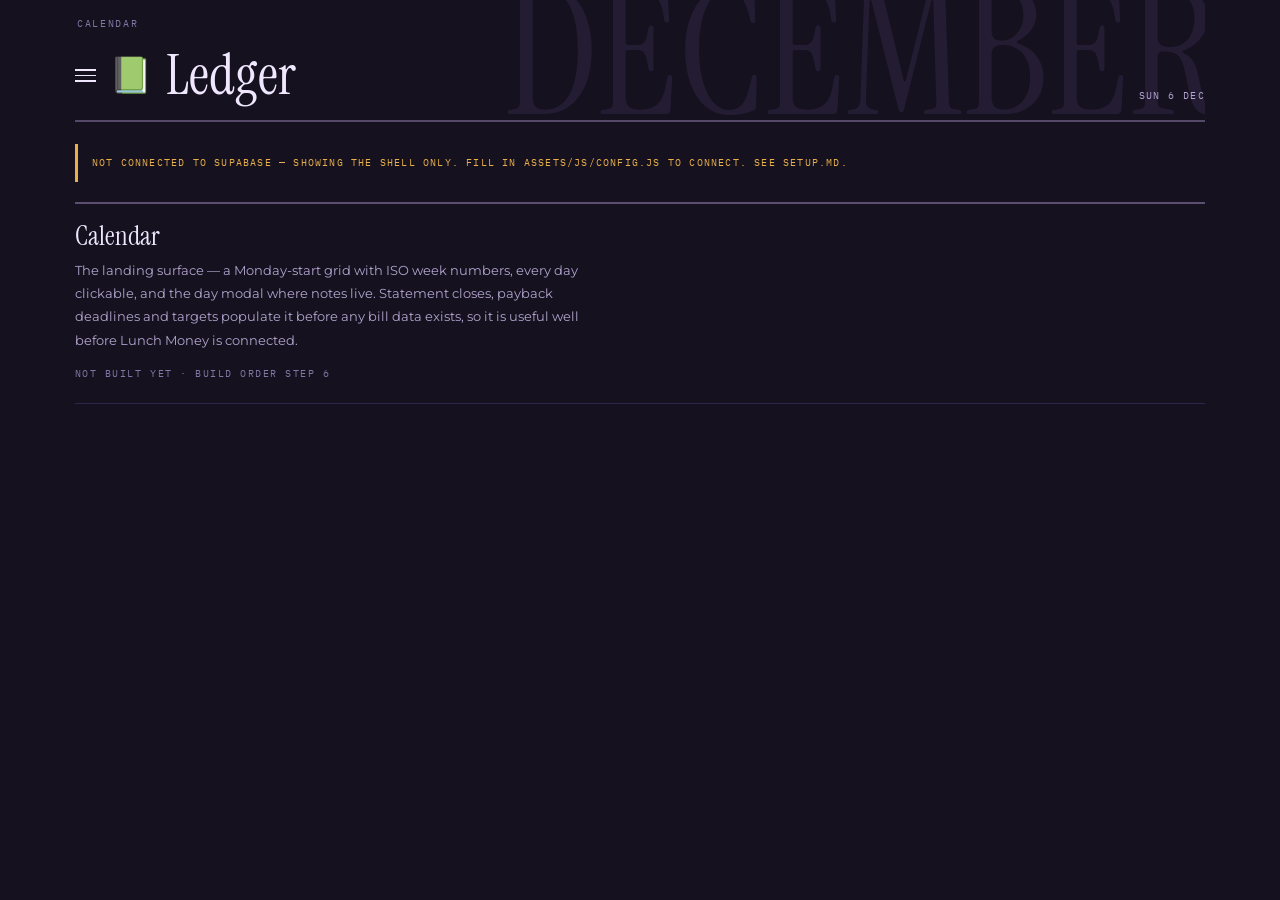
==== index.html @ 4c34c689 "Ledger dashboard: foundation Sets up the new dashboard from scratch — schema, auth, shell and the sh" ====
<!DOCTYPE html>
<html lang="en">
<head>
<meta charset="utf-8">
<meta name="viewport" content="width=device-width, initial-scale=1">
<meta name="color-scheme" content="dark">
<title>Ledger</title>
<link rel="icon" href="data:image/svg+xml,<svg xmlns='http://www.w3.org/2000/svg' viewBox='0 0 16 16'><text y='14' font-size='14'>%F0%9F%93%97</text></svg>">
<link rel="preconnect" href="https://fonts.googleapis.com">
<link rel="preconnect" href="https://fonts.gstatic.com" crossorigin>
<link href="https://fonts.googleapis.com/css2?family=Instrument+Serif:ital@0;1&family=IBM+Plex+Mono:wght@300;400;500&family=Montserrat:wght@400;500&display=swap" rel="stylesheet">
<link rel="stylesheet" href="assets/css/app.css">
</head>
<body>

<!-- Nothing renders until there is a session to scope it to. -->
<div class="gate" id="gate" hidden></div>

<div class="wrap" id="appWrap" hidden>

  <div class="mast">
    <div class="big" id="mastWord">&nbsp;</div>
    <div class="where" id="mastWhere"></div>
    <button class="brand" id="brandBtn" aria-haspopup="true" aria-expanded="false">
      <span class="bars" aria-hidden="true"><i></i><i></i><i></i></span>
      <span class="mark" aria-hidden="true">📗</span>Ledger</button>
    <div class="meta" id="mastMeta"></div>
  </div>

  <div class="conn" id="conn" hidden></div>

  <!-- Six sections. The loan is not among them: it is a modal, opened from the
       drawer and from the loan row in the week view. -->
  <section class="tab" id="t-cal"></section>
  <section class="tab" id="t-ru" hidden></section>
  <section class="tab" id="t-cards" hidden></section>
  <section class="tab" id="t-pb" hidden></section>
  <section class="tab" id="t-stmt" hidden></section>

</div>

<div class="drawer" id="drawer" hidden>
  <div class="sc" id="drawerScrim"></div>
  <div class="pan" role="dialog" aria-modal="true" aria-label="Sections">
    <div class="ph">
      <span class="t"><span class="mark" aria-hidden="true">📗</span>Ledger</span>
      <button id="drawerX" aria-label="Close">&times;</button>
    </div>
    <div class="dnav" id="nav" role="tablist"></div>
    <div class="dfoot">
      Six sections &middot; desktop
      <button class="tbtn" id="signOut" style="margin-top:12px" hidden>Sign out</button>
    </div>
  </div>
</div>

<div class="scrim" id="scrim" hidden>
  <div class="modal" role="dialog" aria-modal="true" aria-labelledby="mTitle" id="modal"></div>
</div>
<div class="scrim" id="helpScrim" hidden>
  <div class="modal hmodal" role="dialog" aria-modal="true" aria-label="How this works" id="helpModal"></div>
</div>
<div class="scrim" id="loanScrim" hidden>
  <div class="modal lmodal" role="dialog" aria-modal="true" aria-label="The loan" id="loanModal"></div>
</div>

<div class="toast" id="toast" role="status" aria-live="polite"></div>

<script type="module" src="assets/js/app.js"></script>
</body>
</html>
---- assets/css/app.css ----
:root{
  --bg:#15111f;--panel:#1e1830;--p2:#272040;--line:#3d3360;--soft:#2e2649;
  --accent:#cfb4f7;--accent-2:#8b6bc4;--text:#f0e7ff;--muted:#b3a4cf;--faint:#8377a6;
  --warn:#e8b04b;--alert:#e8657f;--pay:#c05070;--loan:#6982c7;--pbk:#9e379f;--save:#4fc4b8;--radius:0;
  --serif:'Instrument Serif',Georgia,serif;
  --sans:'Montserrat',ui-sans-serif,-apple-system,"Segoe UI",Roboto,sans-serif;
  --mono:'IBM Plex Mono',ui-monospace,"SF Mono",Menlo,monospace;
}
*{box-sizing:border-box;margin:0;padding:0}
body{background:var(--bg);color:var(--text);font-family:var(--sans);font-size:14px;line-height:1.6;-webkit-font-smoothing:antialiased}
.mono{font-family:var(--mono);font-variant-numeric:tabular-nums}
.serif{font-family:var(--serif);font-weight:400;letter-spacing:0}
.label{font-family:var(--mono);font-size:9.5px;letter-spacing:.16em;text-transform:uppercase;color:var(--faint);font-weight:400}
.wrap{width:min(1560px,93vw);margin:0 auto;padding:0 30px 90px}

/* ---------- masthead ---------- */
.mast{position:relative;height:clamp(104px,9.5vw,150px);overflow:hidden;border-bottom:2px solid rgba(207,180,247,.34);margin-bottom:22px}
.mast .big{position:absolute;right:-16px;top:-.2em;font-family:var(--serif);font-size:clamp(150px,14vw,230px);line-height:1;color:#241c33;white-space:nowrap;user-select:none;pointer-events:none}
.brand{position:absolute;left:-6px;bottom:12px;display:flex;align-items:center;gap:13px;background:transparent;border:0;color:var(--text);cursor:pointer;font-family:var(--serif);font-size:clamp(40px,4.4vw,64px);line-height:1;padding:4px 6px}
.brand .mark{font-size:.62em;line-height:1;filter:saturate(.9);flex-shrink:0}
.brand:hover{color:var(--accent)}
.brand:focus-visible{outline:2px solid var(--accent);outline-offset:2px}
.brand .bars{display:flex;flex-direction:column;gap:4px;width:21px;flex-shrink:0}
.brand .bars i{display:block;height:1.5px;background:currentColor}
.mast .meta{position:absolute;right:0;bottom:16px;text-align:right;font-family:var(--mono);font-size:10px;letter-spacing:.14em;color:var(--muted);text-transform:uppercase}
.mast .meta b{color:var(--pay);font-weight:400}
.mast .where{position:absolute;left:2px;top:16px;font-family:var(--mono);font-size:9.5px;letter-spacing:.18em;text-transform:uppercase;color:var(--faint)}

/* ---------- drawer nav ---------- */
.drawer{position:fixed;inset:0;z-index:80}
.drawer[hidden]{display:none}
.drawer .sc{position:absolute;inset:0;background:rgba(10,7,18,.74)}
.drawer .pan{position:absolute;left:0;top:0;bottom:0;width:min(300px,84vw);background:#2b1a2c;border-right:1px solid var(--line);padding:24px 0 20px;overflow:auto}
.drawer .ph{display:flex;align-items:center;padding:0 22px 16px;border-bottom:1px solid var(--soft);margin-bottom:8px}
.drawer .ph .t{font-family:var(--serif);font-size:32px;line-height:1;display:flex;align-items:center;gap:10px}
.drawer .ph .t .mark{font-size:.6em;filter:saturate(.9)}
.drawer .ph button{margin-left:auto;background:transparent;border:1px solid var(--line);color:var(--muted);width:28px;height:28px;cursor:pointer;font-size:15px;font-family:var(--mono);line-height:1}
.drawer .ph button:hover{border-color:var(--alert);color:var(--alert)}
.dnav{display:flex;flex-direction:column}
.dnav button{background:transparent;border:0;border-left:3px solid transparent;color:var(--muted);cursor:pointer;
  font-family:var(--serif);font-size:25px;text-align:left;padding:9px 22px;display:flex;align-items:baseline;gap:9px;line-height:1.25}
.dnav button:hover{color:var(--text);background:#241d3a}
.dnav button[aria-selected="true"]{color:var(--accent);border-left-color:var(--accent)}
.dnav button:focus-visible{outline:2px solid var(--accent);outline-offset:-2px}
.dnav .b{font-family:var(--mono);font-size:11px;color:var(--faint);margin-left:auto}
.dnav .em{font-size:15px;line-height:1;width:20px;flex-shrink:0;filter:saturate(.8)}
.dnav .b.on{color:var(--warn)}
.dfoot{margin-top:auto;padding:18px 22px 0;font-family:var(--mono);font-size:10px;letter-spacing:.1em;color:var(--faint);text-transform:uppercase}
.tab[hidden]{display:none}

/* ---------- shared chrome ---------- */
.panel{background:var(--panel);border:1px solid var(--soft);border-radius:0;padding:17px}
.grid{display:grid;gap:12px}
.g3{grid-template-columns:repeat(3,1fr)}
@media(max-width:760px){.g3{grid-template-columns:1fr}}
h2.sec{font-family:var(--serif);font-size:25px;font-weight:400;color:var(--text);margin:26px 0 11px;letter-spacing:0}
button.go{background:var(--accent);color:#1a0f2b;border:0;border-radius:0;padding:9px 17px;font-family:var(--mono);font-size:11px;letter-spacing:.1em;text-transform:uppercase;cursor:pointer}
button.go:hover{background:#e0cbff}
button.go:focus-visible{outline:2px solid #fff;outline-offset:2px}
.arrow{background:transparent;border:1px solid var(--line);color:var(--muted);width:28px;height:26px;border-radius:0;cursor:pointer;display:grid;place-items:center;padding:0}
.arrow:hover{border-color:var(--accent);color:var(--accent)}
.arrow svg{width:11px;height:11px}
.tbtn{background:transparent;border:1px solid var(--line);color:var(--faint);border-radius:0;padding:5px 12px;font-family:var(--mono);font-size:10px;letter-spacing:.1em;text-transform:uppercase;cursor:pointer}
.tbtn:hover{border-color:var(--accent);color:var(--accent)}

/* ---------- calendar ---------- */
.chead{display:flex;align-items:flex-end;gap:12px;margin-bottom:12px;flex-wrap:wrap;min-height:34px}
.chead h3{font-family:var(--serif);font-size:clamp(40px,4vw,58px);font-weight:400;line-height:.95;letter-spacing:0}
.chead .nav{margin-left:auto;display:flex;align-items:center;gap:7px}
.cgrid{display:grid;grid-template-columns:64px repeat(7,1fr);gap:6px}
.cgrid .dow{font-family:var(--mono);font-size:9px;letter-spacing:.16em;text-transform:uppercase;color:var(--faint);padding:0 0 5px 7px}
.cgrid .dow:nth-child(5){color:var(--pay)}
.wknum{background:transparent;border:0;border-right:2px solid var(--line);cursor:pointer;
  display:flex;flex-direction:column;align-items:flex-end;justify-content:flex-start;padding:5px 10px 0 0;font-family:var(--serif)}
.wknum:hover .n{color:var(--accent)}
.wknum .w{display:none}
.wknum .n{font-size:clamp(26px,2.4vw,36px);line-height:1;color:#5d5182;font-weight:400}
.wknum.cur{border-right-color:var(--accent)}
.wknum.cur .n{color:var(--accent)}
.cell{min-height:clamp(76px,7.4vw,116px);background:var(--panel);border:1px solid var(--soft);border-radius:0;padding:7px 8px;position:relative;cursor:pointer;text-align:left;font:inherit;color:inherit}
.cell:hover{border-color:var(--accent)}
.cell:focus-visible{outline:2px solid var(--accent);outline-offset:1px}
.cell .n{font-family:var(--mono);font-size:13px;color:var(--muted);font-variant-numeric:tabular-nums}
.cell.out{background:transparent;border-color:#241c38;opacity:.5}
.cell.out .n{color:#5d5182}
.cell.pay{background:#2b1a2c}
.cell.pay .n{color:var(--pay)}
.cell.today{border-color:var(--accent);box-shadow:inset 0 0 0 1px var(--accent)}
.cell.today .n{color:var(--text)}
.cell .pips{position:absolute;top:28px;left:8px;display:flex;gap:4px;flex-wrap:wrap;max-width:84%}
.cell .pips i{width:13px;height:2px;border-radius:0}
.cell .amt{position:absolute;bottom:7px;left:8px;font-size:9.5px;color:var(--faint);font-family:var(--mono)}
.legend{display:flex;gap:16px;margin-top:15px;flex-wrap:wrap;font-family:var(--mono);font-size:10px;letter-spacing:.06em;color:var(--faint);text-transform:uppercase}
.legend span{display:flex;align-items:center;gap:6px}
.legend i{width:12px;height:2px;border-radius:0}
@media(max-width:620px){
  .cgrid{grid-template-columns:34px repeat(7,1fr);gap:3px}
  .wknum .n{font-size:17px}
  .cell{padding:4px;min-height:56px}
  .cell .amt{display:none}
  .mast .big{font-size:96px;top:-16px}
}

/* day modal */
.scrim{position:fixed;inset:0;background:rgba(10,7,18,.74);z-index:60;display:grid;place-items:center;padding:20px}
.scrim[hidden]{display:none}
.modal{background:color-mix(in srgb, var(--acc,#cfb4f7) 8%, var(--panel));
  border:1px solid color-mix(in srgb, var(--acc,#cfb4f7) 26%, var(--line));
  border-top:3px solid var(--acc,var(--line));border-radius:0;width:min(540px,100%);max-height:82vh;overflow:auto}
.mhead{display:flex;align-items:flex-start;gap:14px;padding:18px 20px 15px;border-bottom:1px solid color-mix(in srgb, var(--acc,#cfb4f7) 34%, var(--line));position:sticky;top:0;
  background:color-mix(in srgb, var(--acc,#cfb4f7) 17%, var(--panel))}
.mhead .dnum{font-family:var(--serif);font-size:46px;line-height:.85;letter-spacing:0;color:var(--acc,var(--text))}
.mhead .dmeta .dow{font-family:var(--mono);font-size:9.5px;letter-spacing:.16em;text-transform:uppercase;color:var(--acc,var(--faint));opacity:.85}
.mhead .dmeta .dfull{font-family:var(--serif);font-size:19px;color:var(--muted);margin-top:3px}
.mclose{margin-left:auto;background:transparent;border:1px solid var(--line);color:var(--muted);width:28px;height:28px;border-radius:0;cursor:pointer;font-size:15px;line-height:1;font-family:var(--mono)}
.mclose:hover{border-color:var(--alert);color:var(--alert)}
.mbody{padding:4px 12px 10px}
.mrow{display:flex;align-items:center;gap:12px;padding:12px 8px;border-bottom:1px solid color-mix(in srgb, var(--acc,#cfb4f7) 14%, var(--soft))}
.mrow:last-child{border:0}
.mrow .ic{width:14px;height:2px;border-radius:0;flex-shrink:0}
.mrow .mn{flex:1;min-width:0}
.mrow .mn .n{font-family:var(--serif);font-size:19px}
.mrow .mn .t{font-size:11px;color:var(--faint);margin-top:1px}
.mrow .mv{font-family:var(--mono);font-size:14px;font-variant-numeric:tabular-nums}
.mfoot{padding:12px 20px 18px;display:flex;gap:10px;flex-wrap:wrap;align-items:center}
.modal .go{background:var(--acc,var(--accent));color:#1a0f2b}
.modal .go:hover{filter:brightness(1.12)}
.modal .tbtn:hover{border-color:var(--acc,var(--accent));color:var(--acc,var(--accent))}
.modal .note-add textarea:focus,.modal .note-edit{border-bottom-color:var(--acc,var(--accent))}
.modal .mclose:hover{border-color:var(--acc,var(--accent));color:var(--acc,var(--accent))}
.paydaybar{margin:0 20px;padding:8px 0;border-top:1px solid rgba(192,80,112,.3);border-bottom:1px solid rgba(192,80,112,.3);
  font-family:var(--mono);font-size:10px;letter-spacing:.16em;text-transform:uppercase;color:var(--pay)}

/* ---------- week view ---------- */
/* The week is a sheet of paper. Every colour token is re-pointed for a light
   surface, so the existing week-view CSS keeps working untouched. */
#weekView{position:relative;padding:28px 30px 32px;border:1px solid #b9b096;
  --text:#1d1728;--muted:#5f5578;--faint:#8d85a2;--line:#c3bba4;--soft:#dbd4c0;
  --panel:transparent;--p2:#e7e0cc;--accent:#5b3a9e;--accent-2:#5b3a9e;
  --warn:#8a5e0a;--alert:#b0334f;--pay:#7d2440;--loan:#2f4f96;--pbk:#7d2a7e;--save:#0f7570;
  color:var(--text);
  background-color:#ddd5bd;
  background-image:radial-gradient(circle at center, rgba(24,26,20,.26) 1.1px, transparent 1.2px);
  background-size:26px 26px;background-position:15px 15px;
  box-shadow:0 18px 50px -22px rgba(0,0,0,.7)}
#weekView .panel{background:transparent;border:0;padding:0}
#weekView .day{background:rgba(246,240,224,.6);border-color:#bfb69c}
#weekView .day.today{border-color:var(--accent);box-shadow:inset 0 0 0 1px var(--accent)}
#weekView .day.pay{background:#eccdd6;border-color:#d09aab}
#weekView .daybar{border-top-color:#a89e80;border-left-color:#bfb69c}
#weekView .row{border-bottom-color:#c5bca2}
#weekView .summary{border-top-color:#a89e80;border-top-width:2px}
#weekView .wkhead{padding-bottom:14px;margin-bottom:18px;border-bottom:1px solid #bfb69c}
#weekView .arrow,#weekView .wkhead .back{background:rgba(246,240,224,.66);border-color:#a89e80;color:var(--muted)}
#weekView .arrow:hover,#weekView .wkhead .back:hover{border-color:var(--accent);color:var(--accent)}
#weekView .tick{border-color:#a9a189}
#weekView .row .v:hover{border-color:#c3bba4}
#weekView .row .v:focus{border-color:var(--accent);background:#e7e0cc}
#weekView .chip{border-color:currentColor;opacity:.9}
#weekView .row.loanrow:hover{background:rgba(47,79,150,.08)}
#weekView .noterow:hover,#weekView .closerow:hover{background:rgba(24,26,20,.05)}
.wkhead{display:flex;align-items:flex-end;gap:12px;margin-bottom:14px;flex-wrap:wrap}
.wkhead .back{background:transparent;border:1px solid var(--line);color:var(--muted);border-radius:0;padding:6px 12px;font-family:var(--mono);font-size:10px;letter-spacing:.1em;text-transform:uppercase;cursor:pointer;display:flex;align-items:center;gap:6px}
.wkhead .back:hover{border-color:var(--accent);color:var(--accent)}
.wkhead h3{font-family:var(--serif);font-size:38px;font-weight:400;line-height:.95}
.wkhead .rng{font-family:var(--mono);font-size:11px;letter-spacing:.1em;text-transform:uppercase;color:var(--faint);padding-bottom:4px}
.wkhead .nav{margin-left:auto;display:flex;gap:7px}
.daybar{display:grid;grid-template-columns:repeat(7,1fr);border-top:2px solid var(--line);border-left:1px solid var(--soft);margin-bottom:16px}
.day{background:transparent;border:0;border-right:1px solid var(--soft);border-bottom:1px solid var(--soft);padding:8px 9px}
.day.today{box-shadow:inset 0 0 0 2px var(--accent)}
.day.pay{background:#2b1a2c}
.day .dow{font-family:var(--mono);font-size:9px;letter-spacing:.16em;color:var(--faint);text-transform:uppercase}
.day .num{font-family:var(--serif);font-size:24px;line-height:1.1;margin:1px 0}
.day.today .num{color:var(--accent)}
.day.pay .num,.day.pay .dow{color:var(--pay)}
.day .amt{font-family:var(--mono);font-size:10px;color:var(--accent)}
.day .amt.none{color:#5d5182}
.day .pd{font-family:var(--mono);font-size:8px;letter-spacing:.14em;text-transform:uppercase;color:var(--pay)}

.row{display:flex;align-items:center;gap:12px;padding:12px 14px;border-bottom:1px solid var(--soft)}
.row:last-child{border:0}
.tick{width:18px;height:18px;border-radius:0;border:1px solid var(--line);background:transparent;cursor:pointer;flex-shrink:0;display:grid;place-items:center;padding:0}
.tick:hover{border-color:var(--accent)}
.tick svg{opacity:0;width:11px;height:11px}
.row.paid .tick{background:var(--accent);border-color:var(--accent)}
.row.paid .tick svg{opacity:1}
.row .when{width:46px;flex-shrink:0;font-family:var(--mono)}
.row .when .d{font-size:15px;font-variant-numeric:tabular-nums}
.row .when .m{font-size:9px;color:var(--faint);letter-spacing:.14em;text-transform:uppercase}
.row .nm{flex:1;min-width:0}
.row .nm .n{font-family:var(--serif);font-size:20px;line-height:1.2}
.row .nm .t{font-size:11px;color:var(--faint)}
.row .v{font-family:var(--mono);font-size:15px;font-variant-numeric:tabular-nums;background:transparent;border:1px solid transparent;border-radius:0;padding:3px 7px;width:100px;text-align:right;color:var(--text)}
.row .v:hover{border-color:var(--line)}
.row .v:focus{border-color:var(--accent);background:var(--p2);outline:none}
.row.paid{opacity:.4}
.row.paid .v{text-decoration:line-through}
.row.info{cursor:default}
.row.loanrow{border-left:3px solid var(--loan);cursor:pointer}
.row.loanrow:hover{background:rgba(105,130,199,.08)}
.row.info .ic{width:18px;display:grid;place-items:center;flex-shrink:0}
.row.info .ic i{width:14px;height:2px;border-radius:0;display:block}
.chip{font-family:var(--mono);font-size:9px;padding:3px 8px;border-radius:0;letter-spacing:.12em;text-transform:uppercase;white-space:nowrap;border:1px solid}
.chip.auto{border-color:rgba(207,180,247,.4);color:var(--accent)}
.chip.man{border-color:rgba(232,176,75,.4);color:var(--warn)}
.chip.est{border-color:rgba(179,164,207,.35);color:var(--muted)}
.chip.loan{border-color:rgba(105,130,199,.45);color:var(--loan)}
.chip.close{border-color:rgba(232,176,75,.4);color:var(--warn)}
.chip.pbk{border-color:rgba(232,101,127,.4);color:var(--alert)}
.chip.yours{border-color:rgba(158,55,159,.45);color:var(--pbk)}
.chip.save{border-color:rgba(79,196,184,.5);color:var(--save)}
.summary{display:flex;justify-content:space-between;align-items:flex-end;padding:14px 0 0;border-top:2px solid var(--line);margin-top:14px}
.summary .big{font-family:var(--mono);font-size:26px;font-variant-numeric:tabular-nums}
.empty{padding:28px;text-align:center;color:var(--faint);font-size:13px}

/* ---------- round-up ---------- */
.ru-top{display:flex;align-items:flex-start;gap:26px;flex-wrap:wrap}
.ru .amt{font-family:var(--mono);font-size:46px;letter-spacing:-.03em;line-height:1;font-variant-numeric:tabular-nums}
.ru .amt i{color:var(--accent);font-style:normal}
.ru .sub{font-size:12px;color:var(--muted);margin-top:6px}
.ctl{flex:1;min-width:270px}
.dates{display:flex;gap:8px;align-items:center;margin-bottom:12px}
.dates input{background:var(--p2);border:1px solid var(--line);color:var(--text);border-radius:0;padding:7px 10px;font-family:var(--mono);font-size:12px;color-scheme:dark}
.dates span{color:var(--faint);font-size:12px}
.cats{display:flex;gap:6px;flex-wrap:wrap;margin-bottom:14px}
.cats button{background:transparent;border:1px solid var(--line);color:var(--faint);padding:5px 11px;border-radius:0;font-family:var(--mono);font-size:10px;letter-spacing:.08em;text-transform:uppercase;cursor:pointer}
.cats button[aria-pressed="true"]{border-color:var(--accent);color:var(--accent)}
.warn{font-family:var(--mono);font-size:10px;letter-spacing:.1em;text-transform:uppercase;color:var(--warn);margin-top:10px}
.brk{display:grid;grid-template-columns:repeat(5,1fr);gap:0;margin-top:18px;padding-top:16px;border-top:2px solid var(--line)}
@media(max-width:700px){.brk{grid-template-columns:repeat(2,1fr)}}
.bd{padding:0 14px;border-left:1px solid var(--soft)}
.bd:first-child{border-left:0;padding-left:0}
.bd .c{font-family:var(--mono);font-size:9px;color:var(--faint);text-transform:uppercase;letter-spacing:.14em}
.bd .v{font-family:var(--mono);font-size:19px;margin-top:4px;font-variant-numeric:tabular-nums}
.bd .n{font-size:10px;color:var(--faint)}

/* ---------- which card ---------- */
.cardtop{display:grid;grid-template-columns:minmax(280px,.82fr) minmax(0,1.18fr);gap:34px;
  align-items:start;padding-bottom:22px;margin-bottom:6px;border-bottom:1px solid var(--soft)}
@media(max-width:1080px){.cardtop{grid-template-columns:1fr;gap:20px}}
.cardtop .askrow{display:flex;flex-direction:column;gap:20px;margin-bottom:0}
.cardtop .askf.grow{min-width:0}
.cardtop #pick{min-width:0}
.cardtop .pick{margin-bottom:0;padding-top:0;border-top:0;border-bottom:0}
.cardtop .pick .nm{font-size:clamp(30px,2.9vw,42px)}
.askrow{display:flex;gap:18px;align-items:flex-start;margin-bottom:18px;flex-wrap:wrap}
.askf{display:flex;flex-direction:column;gap:8px}
.askf.grow{flex:1;min-width:260px}
.amtin{display:flex;align-items:center;gap:3px;background:transparent;border:0;border-bottom:2px solid var(--line);padding:2px 2px 4px}
.amtin span{color:var(--faint);font-family:var(--mono);font-size:19px}
.amtin input{background:transparent;border:0;color:var(--text);font-family:var(--mono);font-size:26px;width:104px;outline:none;-moz-appearance:textfield;font-variant-numeric:tabular-nums}
.amtin input::-webkit-outer-spin-button,.amtin input::-webkit-inner-spin-button{-webkit-appearance:none;margin:0}
.amtin:focus-within{border-bottom-color:var(--accent)}
.back-amt{font-family:var(--mono);font-size:15px;color:var(--accent);font-variant-numeric:tabular-nums}
.capbar{height:2px;background:var(--line);border-radius:0;overflow:hidden;margin-top:7px;width:100%;max-width:190px}
.capbar i{display:block;height:100%;background:var(--warn)}
.choicebox{display:flex;align-items:center;gap:10px;flex-wrap:wrap;font-size:13px;color:var(--muted)}
.choicebox select{background:var(--p2);border:1px solid var(--line);color:var(--text);border-radius:0;padding:6px 9px;font-family:var(--mono);font-size:13px}
.choicebox select:focus{border-color:var(--accent);outline:none}
.capin{background:var(--p2);border:1px solid var(--line);color:var(--text);border-radius:0;padding:5px 8px;font-family:var(--mono);font-size:12px;width:82px}
.plain{font-size:13px;color:var(--muted);line-height:1.8;max-width:64ch}
.plain b{color:var(--text);font-weight:500}
.pickrow,.caprow{display:flex;align-items:center;gap:9px;flex-wrap:wrap;margin-top:12px}
.pl{font-size:13px;color:var(--muted)}
.pickrow .selwrap{min-width:220px}
.caprow .selwrap,.pickrow .selwrap{flex:0 1 auto}
.capfield{display:flex;align-items:center;gap:2px;background:var(--p2);border:1px solid var(--line);border-radius:0;padding:5px 10px}
.capfield span{color:var(--faint);font-family:var(--mono);font-size:13px}
.capfield input{background:transparent;border:0;color:var(--text);font-family:var(--mono);font-size:14px;width:72px;outline:none;-moz-appearance:textfield}
.capfield input::-webkit-outer-spin-button,.capfield input::-webkit-inner-spin-button{-webkit-appearance:none;margin:0}
.capsplit{display:flex;gap:18px;flex-wrap:wrap;margin-top:10px;font-size:11.5px;color:var(--muted)}
.capsplit span{display:flex;align-items:center;gap:6px}
.capsplit .sw{width:10px;height:2px;border-radius:0;display:block}
.capnote{font-size:12px;color:var(--accent);margin-top:9px;line-height:1.65}
.capnote.warn{color:var(--warn)}
.capnote.bad{color:var(--alert)}
.offers{display:flex;gap:7px;flex-wrap:wrap;margin-top:10px}
.offers span{font-family:var(--mono);font-size:10px;letter-spacing:.08em;text-transform:uppercase;padding:3px 9px;border-radius:0;border:1px solid var(--line);color:var(--muted)}

.selector{display:flex;gap:6px;flex-wrap:wrap;margin-bottom:15px}
.selector button{background:transparent;border:1px solid var(--line);color:var(--muted);padding:6px 12px;border-radius:0;font-family:var(--mono);font-size:10px;letter-spacing:.08em;text-transform:uppercase;cursor:pointer}
.selector button[aria-pressed="true"]{background:var(--accent);color:#1a0f2b;border-color:var(--accent)}
.pick{background:transparent;border:0;border-top:2px solid rgba(207,180,247,.38);border-bottom:1px solid var(--soft);border-radius:0;padding:16px 0 18px;margin-bottom:18px}
.pick .hd{display:flex;align-items:baseline;gap:11px;margin-bottom:9px;flex-wrap:wrap}
.pick .nm{font-family:var(--serif);font-size:34px;line-height:1;letter-spacing:0}
.pick .why{font-size:13.5px;color:var(--muted);line-height:1.8;max-width:60ch}
.pick .why b{color:var(--accent);font-weight:400}
.pick .why em{color:var(--text);font-style:normal;font-weight:500}
.logged{margin-top:15px;display:flex;gap:10px;align-items:center;flex-wrap:wrap}
.logged .hint{font-family:var(--mono);font-size:10px;letter-spacing:.08em;text-transform:uppercase;color:var(--faint)}
.prov{font-family:var(--mono);font-size:9px;padding:3px 8px;border-radius:0;border:1px solid rgba(232,176,75,.45);color:var(--warn);letter-spacing:.14em;text-transform:uppercase}
.ctbl{width:100%;border-collapse:collapse;font-size:13px}
.ctbl th{text-align:left;font-family:var(--mono);font-size:9px;letter-spacing:.16em;text-transform:uppercase;color:var(--faint);font-weight:400;padding:0 12px 9px;border-bottom:2px solid var(--line)}
.ctbl td{padding:14px 12px;border-bottom:1px solid var(--soft);vertical-align:middle}
.ctbl tr:last-child td{border:0}
.ctbl tr.best td{background:rgba(207,180,247,.045)}
.ctbl tr.best td:first-child{box-shadow:inset 3px 0 0 var(--accent)}
.ctbl tr.out{opacity:.4}
.ctbl .cn{font-family:var(--serif);font-size:19px;line-height:1.15}
.ctbl .cs{font-size:10.5px;color:var(--faint)}
.fbar{height:2px;background:var(--line);border-radius:0;overflow:hidden;margin-top:6px;width:74px}
.fbar i{display:block;height:100%;background:var(--accent)}
.fbar i.low{background:var(--alert)}
.fbar i.mid{background:var(--warn)}

/* which card — date scrubber + row action */
.dwrap input{background:transparent;border:0;border-bottom:2px solid var(--line);color:var(--text);
  font-family:var(--mono);font-size:19px;padding:2px 2px 4px;color-scheme:dark;outline:none}
.dwrap input:focus{border-bottom-color:var(--accent)}
.dquick{display:flex;gap:6px;flex-wrap:wrap;margin-top:9px}
.dquick button{background:transparent;border:1px solid var(--line);color:var(--faint);padding:4px 10px;
  border-radius:0;font-family:var(--mono);font-size:10px;letter-spacing:.08em;text-transform:uppercase;cursor:pointer}
.dquick button:hover{border-color:var(--accent);color:var(--accent)}
.dquick button[aria-pressed="true"]{border-color:var(--accent);color:var(--accent)}
.usebtn{background:transparent;border:1px solid var(--line);color:var(--faint);border-radius:0;
  padding:4px 9px;font-family:var(--mono);font-size:9.5px;letter-spacing:.1em;text-transform:uppercase;cursor:pointer;white-space:nowrap}
.usebtn:hover{border-color:var(--accent);color:var(--accent)}
.ctbl tr.out .usebtn{display:none}
.asof{font-family:var(--mono);font-size:10px;letter-spacing:.1em;text-transform:uppercase;color:var(--pay);margin-bottom:11px}

/* ---------- ledger ---------- */
.lstats{display:grid;grid-template-columns:repeat(4,1fr);gap:0;margin-bottom:14px;border-top:2px solid var(--line);padding-top:14px}
@media(max-width:760px){.lstats{grid-template-columns:repeat(2,1fr);gap:14px 0}}
.lstat{background:transparent;border:0;border-left:1px solid var(--soft);border-radius:0;padding:0 16px}
.lstat:first-child{border-left:0;padding-left:0}
.lstat .k{font-family:var(--mono);font-size:23px;letter-spacing:-.02em;font-variant-numeric:tabular-nums}
.lstat .k.g{color:var(--accent)}
.lstat .v{font-size:10.5px;color:var(--faint);margin-top:4px;line-height:1.4}
.lrow{display:flex;align-items:center;gap:12px;padding:12px 14px;border-bottom:1px solid var(--soft);font-size:13px}
.lrow:last-child{border:0}
.lrow .when{font-family:var(--mono);font-size:11px;color:var(--faint);width:54px;flex-shrink:0}
.lrow .card{font-family:var(--serif);font-size:19px;flex:1;min-width:0;line-height:1.2}
.lrow .card .sub{font-family:var(--sans);font-size:11px;color:var(--faint)}
.lrow .amt{font-family:var(--mono);color:var(--muted);font-variant-numeric:tabular-nums}
.lrow .back{font-family:var(--mono);color:var(--accent);width:66px;text-align:right;font-variant-numeric:tabular-nums}
.lrow .x{background:transparent;border:0;color:var(--faint);cursor:pointer;font-size:15px;padding:0 2px;font-family:var(--mono)}
.lrow .x:hover{color:var(--alert)}
.lempty{padding:24px;text-align:center;color:var(--faint);font-size:12.5px;line-height:1.75}

/* ---------- statements ---------- */
.calib{background:transparent;border:0;border-top:2px solid var(--warn);border-bottom:1px solid var(--soft);border-radius:0;padding:16px 0 18px;margin-bottom:18px}
.calib.done{border-top-color:var(--accent)}
.cbh{display:flex;align-items:baseline;gap:11px;margin-bottom:9px;flex-wrap:wrap}
.cbh .t{font-family:var(--serif);font-size:27px;line-height:1}
.cbh .pill{font-family:var(--mono);font-size:9px;padding:3px 8px;border-radius:0;letter-spacing:.14em;text-transform:uppercase;border:1px solid rgba(232,176,75,.45);color:var(--warn)}
.calib.done .cbh .pill{border-color:var(--accent-2);color:var(--accent)}
.cbar{height:3px;background:var(--line);border-radius:0;overflow:hidden;margin:13px 0 8px}
.cbar i{display:block;height:100%;background:var(--warn);transition:width .4s ease}
.calib.done .cbar i{background:var(--accent)}
.cmeta{display:flex;justify-content:space-between;font-family:var(--mono);font-size:10px;letter-spacing:.08em;text-transform:uppercase;color:var(--faint);gap:10px;flex-wrap:wrap}
.ctext{font-size:12.5px;color:var(--muted);line-height:1.8}
.ctext b{color:var(--text);font-weight:500}
.gaps{margin-top:14px;padding-top:14px;border-top:1px solid var(--soft)}
.gap{display:flex;align-items:center;gap:10px;font-size:12.5px;color:var(--muted);padding:7px 0;flex-wrap:wrap}
.gap .dot{width:10px;height:2px;border-radius:0;background:var(--warn);flex-shrink:0}
.gap b{color:var(--text);font-weight:500}
.aprin{background:var(--p2);border:1px solid var(--warn);color:var(--text);border-radius:0;padding:5px 8px;font-family:var(--mono);font-size:12px;width:82px}
.aprin:focus{outline:none;border-color:var(--accent)}
.vrow{display:flex;align-items:center;gap:12px;padding:14px 0;border-bottom:1px solid var(--soft);flex-wrap:wrap}
.vrow:last-child{border:0;padding-bottom:2px}
.vrow .vn{flex:1;min-width:190px}
.vrow .vn .n{font-family:var(--serif);font-size:21px;line-height:1.15}
.vrow .vn .s{font-size:11px;color:var(--faint);margin-top:3px}
.conf{font-family:var(--mono);font-size:9px;padding:3px 8px;border-radius:0;letter-spacing:.14em;text-transform:uppercase;white-space:nowrap;border:1px solid}
.conf.ok{border-color:var(--accent-2);color:var(--accent)}
.conf.likely{border-color:rgba(139,107,196,.6);color:var(--accent-2)}
.conf.est,.conf.no{border-color:rgba(232,176,75,.45);color:var(--warn)}
.conf.mixed{border-color:rgba(232,101,127,.45);color:var(--alert)}
.vin{background:var(--p2);border:1px solid var(--line);color:var(--text);border-radius:0;padding:6px 9px;font-family:var(--mono);font-size:12px;color-scheme:dark;width:148px}
.vin:focus{border-color:var(--accent);outline:none}
.vbtn{background:var(--accent);color:#1a0f2b;border:1px solid var(--accent);border-radius:0;padding:6px 13px;font-family:var(--mono);font-size:10px;letter-spacing:.1em;text-transform:uppercase;cursor:pointer}
.vbtn:hover{background:#e0cbff}
.obs{display:flex;gap:6px;flex-wrap:wrap;margin-top:8px}
.obs i{font-style:normal;font-size:10px;font-family:var(--mono);color:var(--faint);background:transparent;border:1px solid var(--line);border-radius:0;padding:2px 7px}
.pattern{font-size:11.5px;color:var(--accent);margin-top:8px}
.pattern.warn{color:var(--warn)}
.pattern.bad{color:var(--alert)}
.due-soon{color:var(--warn)}
@media(max-width:640px){.vrow .vn{min-width:100%}.vin{flex:1}}

/* ---------- paybacks ---------- */
.pb{position:relative;z-index:0;background:transparent;border:0;border-top:1px solid var(--line);border-left:3px solid var(--accent-2);border-radius:0;padding:15px 16px;margin-bottom:0}
.pb.late{border-left-color:var(--alert)}
.pb.gone{opacity:.5;border-left-color:var(--faint);border-left-style:dashed}
.pb .top{display:flex;align-items:baseline;gap:10px;margin-bottom:3px}
.pb .d{font-family:var(--serif);font-size:23px;flex:1;line-height:1.15}
.pb .a{font-family:var(--mono);font-size:17px;font-variant-numeric:tabular-nums}
.pb .l2{font-size:11px;color:var(--faint);margin-bottom:12px}
.prog{height:2px;background:var(--line);border-radius:0;overflow:hidden;margin-bottom:9px}
.prog i{display:block;height:100%;background:var(--accent)}
.pb .bot{display:flex;align-items:center;gap:10px;font-size:11px;color:var(--muted);flex-wrap:wrap}
.pb .bot button{background:transparent;border:1px solid var(--line);color:var(--muted);border-radius:0;padding:5px 11px;font-family:var(--mono);font-size:10px;letter-spacing:.08em;text-transform:uppercase;cursor:pointer}
.pb .bot button:hover{border-color:var(--accent);color:var(--accent)}
.pb .bot .sp{margin-left:auto}
.dismiss{background:transparent;border:0;color:var(--faint);cursor:pointer;font-size:17px;line-height:1;padding:0 4px;font-family:var(--mono)}
.dismiss:hover{color:var(--alert)}
.cd{font-family:var(--mono)}
.cd.ok{color:var(--accent)}.cd.soon{color:var(--warn)}.cd.late{color:var(--alert)}
.newpb{border:1px dashed var(--line);border-radius:0;padding:15px;color:var(--faint);font-family:var(--mono);font-size:11px;letter-spacing:.1em;text-transform:uppercase;cursor:pointer;margin-bottom:18px;text-align:center}
.newpb:hover{border-color:var(--accent);color:var(--accent)}
.stat{padding:0 16px;background:transparent;border:0;border-left:1px solid var(--soft)}
.stat .k{font-family:var(--mono);font-size:25px;font-variant-numeric:tabular-nums}
.stat .v{font-size:11px;color:var(--faint);margin-top:4px}
.g3 .stat:first-child{border-left:0;padding-left:0}
.undo{display:flex;align-items:center;gap:10px;font-size:12px;color:var(--faint);padding:10px 0;border-top:1px solid var(--soft);border-bottom:1px solid var(--soft);border-radius:0;margin-bottom:14px}
.undo button{margin-left:auto;background:transparent;border:1px solid var(--line);color:var(--muted);border-radius:0;padding:4px 10px;font-family:var(--mono);font-size:10px;letter-spacing:.08em;text-transform:uppercase;cursor:pointer}
.undo button:hover{border-color:var(--accent);color:var(--accent)}

/* payback form */
.newpb{width:100%;background:transparent}
.pbform{border-top:2px solid rgba(207,180,247,.38);border-bottom:1px solid var(--soft);padding:16px 0 18px;margin-bottom:18px}
.pbform[hidden]{display:none}
.ff{display:flex;gap:16px;flex-wrap:wrap;align-items:flex-end;margin-bottom:14px}
.ff:last-child{margin-bottom:0}
.fld{display:flex;flex-direction:column;gap:7px}
.fld.grow{flex:1;min-width:210px}
.fld input[type=text],.fld select,.fld input[type=date]{background:transparent;border:0;border-bottom:2px solid var(--line);
  color:var(--text);font-family:var(--mono);font-size:16px;padding:3px 2px 5px;outline:none;color-scheme:dark;width:100%}
.fld input[type=text]{font-family:var(--sans);font-size:17px}
.fld input:focus,.fld select:focus{border-bottom-color:var(--accent)}
.fld input::placeholder{color:#5d5182}
.fnote{font-size:12.5px;color:var(--muted);line-height:1.7;padding:10px 0 4px;border-top:1px solid var(--soft);margin-bottom:14px}
.fnote b{color:var(--text);font-weight:500}
.capcheck{display:flex;align-items:center;gap:9px;font-size:13px;color:var(--muted);cursor:pointer}
.capcheck input{width:15px;height:15px;accent-color:var(--accent);cursor:pointer}

/* the ? affordance */
.helprow{display:flex;justify-content:flex-end;margin-bottom:10px}
.qbtn{background:transparent;border:1px solid var(--line);color:var(--faint);width:26px;height:26px;
  border-radius:0;cursor:pointer;font-family:var(--serif);font-size:16px;line-height:1;padding:0}
.qbtn:hover{border-color:var(--accent);color:var(--accent)}
.qbtn:focus-visible{outline:2px solid var(--accent);outline-offset:2px}
.hmodal{width:min(620px,100%)}
.hbody{padding:18px 22px 24px}
.hbody p{font-size:13.5px;color:var(--muted);line-height:1.85;margin-bottom:14px;max-width:58ch}
.hbody p:last-child{margin-bottom:0}
.hbody b{color:var(--text);font-weight:500}
.hbody .dim{color:var(--faint);font-size:13px;padding-top:12px;border-top:1px solid var(--soft)}

/* per-card facts, shown where they matter */
.cardflag{margin-top:13px;padding:10px 0 0;border-top:1px solid var(--soft);
  font-size:12.5px;line-height:1.7;color:var(--muted);max-width:66ch}
.cardflag::before{content:'';display:inline-block;width:12px;height:2px;margin-right:9px;
  vertical-align:middle;background:var(--accent)}
.cardflag.watch::before{background:var(--warn)}
.flagline{line-height:1.6;margin-top:4px;max-width:44ch}
.flagline.watch{color:#8a6a4a}
.flagline.good{color:#6a5a8a}

/* clickable rows out to another surface */
.closerow{cursor:pointer}
.closerow:hover{background:#2f2646}
.mrow.mlink{cursor:pointer}
.mrow.mlink:hover{background:color-mix(in srgb, var(--acc,#cfb4f7) 13%, transparent)}

/* the loan, as a modal */
.lmodal{width:min(860px,100%);max-height:88vh}
.lbody{padding:20px 24px 26px}
.lbody .lhero{border-top:0;padding-top:4px}
.lbody h2.sec:first-of-type{margin-top:18px}

/* date picker */
.dpwrap{position:relative}
.dpbtn{display:flex;align-items:center;gap:9px;width:100%;background:transparent;border:0;
  border-bottom:2px solid var(--line);color:var(--text);font-family:var(--mono);font-size:16px;
  padding:3px 2px 5px;cursor:pointer;text-align:left}
.dpbtn:hover{border-bottom-color:var(--muted)}
.dpbtn .dpi{margin-left:auto;color:var(--faint);font-size:11px}
.dpbtn:focus-visible{outline:2px solid var(--accent);outline-offset:2px}
.dppop{position:absolute;z-index:75;top:calc(100% + 8px);left:0;width:262px;background:var(--panel);
  border:1px solid var(--line);padding:12px;box-shadow:0 18px 46px -14px rgba(0,0,0,.8)}
.dphead{display:flex;align-items:center;justify-content:space-between;margin-bottom:10px}
.dphead .dpm{font-family:var(--serif);font-size:19px}
.dphead .arrow{font-family:var(--mono);font-size:13px;line-height:1}
.dpdow{display:grid;grid-template-columns:repeat(7,1fr);gap:2px;margin-bottom:4px}
.dpdow span{font-family:var(--mono);font-size:9px;letter-spacing:.1em;color:var(--faint);text-align:center}
.dpgrid{display:grid;grid-template-columns:repeat(7,1fr);gap:2px}
.dpd{background:transparent;border:1px solid transparent;color:var(--text);font-family:var(--mono);
  font-size:12px;padding:6px 0;cursor:pointer;font-variant-numeric:tabular-nums}
.dpd:hover:not(:disabled){border-color:var(--accent);color:var(--accent)}
.dpd.out{color:#5d5182}
.dpd.now{color:var(--accent)}
.dpd.sel{background:var(--accent);color:#1a0f2b;border-color:var(--accent)}
.dpd:disabled{color:#372e55;cursor:default}
.dpfoot{margin-top:10px;padding-top:10px;border-top:1px solid var(--soft);display:flex}

/* select */
.selwrap{position:relative}
.selbtn{display:flex;align-items:center;gap:9px;width:100%;background:transparent;border:0;
  border-bottom:2px solid var(--line);color:var(--text);font-family:var(--mono);font-size:16px;
  padding:3px 2px 5px;cursor:pointer;text-align:left}
.selbtn:hover{border-bottom-color:var(--muted)}
.selbtn .dpi{margin-left:auto;color:var(--faint);font-size:11px}
.selbtn:focus-visible{outline:2px solid var(--accent);outline-offset:2px}
.selpop{position:absolute;z-index:75;top:calc(100% + 8px);left:0;min-width:100%;background:var(--panel);
  border:1px solid var(--line);padding:5px;box-shadow:0 18px 46px -14px rgba(0,0,0,.8);
  max-height:280px;overflow:auto}
.selo{display:block;width:100%;text-align:left;background:transparent;border:0;border-left:3px solid transparent;
  color:var(--muted);font-family:var(--mono);font-size:13px;padding:9px 11px;cursor:pointer;white-space:nowrap}
.selo:hover{color:var(--text);background:#241d3a}
.selo.on{color:var(--accent);border-left-color:var(--accent)}

/* status bar */
.sbar{display:flex;height:8px;background:var(--soft);overflow:hidden;margin-bottom:11px}
.sbar i{display:block;height:100%;transition:width .35s ease}
.s-paid{background:var(--accent)} .s-late{background:var(--alert)}
.s-soon{background:var(--warn)} .s-easy{background:var(--accent-2)}
.skey{display:flex;gap:20px;flex-wrap:wrap;font-family:var(--mono);font-size:10px;
  letter-spacing:.08em;text-transform:uppercase;color:var(--muted);margin-bottom:20px}
.skey span{display:flex;align-items:center;gap:7px}
.skey i{width:11px;height:3px;display:block}

/* the always-open form */
.pbform{position:relative;z-index:2;border-top:2px solid rgba(207,180,247,.38);border-bottom:1px solid var(--soft);
  padding:16px 0 20px;margin-bottom:20px}

/* rescheduling + off-card paybacks */
.resched{display:flex;align-items:center;gap:9px;flex-wrap:wrap;margin-top:11px;padding-top:11px;
  border-top:1px solid var(--soft);font-size:12px;color:var(--muted)}
.resched input{background:transparent;border:0;border-bottom:2px solid var(--line);color:var(--text);
  font-family:var(--mono);font-size:13px;padding:2px 2px 4px;outline:none;color-scheme:dark}
.resched input:focus{border-bottom-color:var(--accent)}
.pb.offcard{border-left-color:var(--pbk)}

/* payback payments + cleared */
.payline{display:flex;align-items:center;gap:7px}
.pfield{display:flex;align-items:center;gap:2px;border-bottom:2px solid var(--line);padding:1px 2px 3px}
.pfield span{color:var(--faint);font-family:var(--mono);font-size:12px}
.pfield input{background:transparent;border:0;color:var(--text);font-family:var(--mono);font-size:14px;
  width:66px;outline:none;text-align:right;-moz-appearance:textfield;font-variant-numeric:tabular-nums}
.pfield input::-webkit-outer-spin-button,.pfield input::-webkit-inner-spin-button{-webkit-appearance:none;margin:0}
.pfield:focus-within{border-bottom-color:var(--accent)}
.paylog{font-family:var(--mono);font-size:10px;letter-spacing:.06em;color:var(--faint);margin-top:9px;
  padding-top:9px;border-top:1px solid var(--soft)}
.pb.cleared{border-left-color:var(--accent);opacity:.72}
.pb.cleared .d{text-decoration:line-through;text-decoration-color:var(--faint);color:var(--muted)}
.pb.cleared .a{color:var(--faint);text-decoration:line-through}
.pb.cleared .prog i{background:var(--accent)}

/* round-up */
.rurow{display:flex;gap:10px;align-items:center;flex-wrap:wrap}

/* round-up sample */
.rusample{margin-top:13px;padding:11px 14px;border-left:3px solid var(--warn);
  font-family:var(--mono);font-size:10.5px;letter-spacing:.06em;line-height:1.8;color:var(--warn);text-transform:uppercase}

/* week-view note row */
.noterow{cursor:pointer}
.noterow:hover{background:#241d3a}
.notetext{font-family:var(--sans)!important;font-size:14px!important;line-height:1.55!important;white-space:pre-wrap}

/* notes */
.notes-sec{padding:14px 8px 4px;border-top:1px solid color-mix(in srgb, var(--acc,#cfb4f7) 30%, var(--line));margin-top:4px}
.mnone{padding:18px 8px;color:var(--faint);font-size:13px}
.note-add{display:flex;gap:12px;align-items:flex-end;padding-top:4px}
.note-add textarea{flex:1;background:transparent;border:0;border-bottom:2px solid var(--line);color:var(--text);
  font-family:var(--sans);font-size:15px;line-height:1.6;padding:4px 2px 7px;outline:none;resize:vertical}
.note-add textarea:focus{border-bottom-color:var(--accent)}
.note-add textarea::placeholder{color:#5d5182}
.note-row{display:flex;gap:14px;align-items:flex-start;padding:11px 0;border-bottom:1px solid var(--soft)}
.note-row.editing{border-bottom-color:var(--accent)}
.note-body{flex:1;min-width:0}
.note-t{font-size:15px;line-height:1.65;white-space:pre-wrap}
.note-d{font-family:var(--mono);font-size:9.5px;letter-spacing:.14em;text-transform:uppercase;color:var(--faint);margin-top:5px}
.note-acts{display:flex;gap:7px;flex-shrink:0}
.note-edit{flex:1;background:transparent;border:0;border-bottom:2px solid var(--accent);color:var(--text);
  font-family:var(--sans);font-size:15px;line-height:1.65;padding:2px 2px 6px;outline:none;resize:vertical}
.note-empty{padding:22px 0;color:var(--faint);font-size:13px}

/* ---------- loan ---------- */
.lhero{background:transparent;border:0;border-top:2px solid rgba(207,180,247,.38);border-bottom:1px solid var(--soft);border-radius:0;padding:18px 0 20px;margin-bottom:16px}
.lhero .n{font-family:var(--serif);font-size:74px;letter-spacing:0;line-height:.95;font-variant-numeric:tabular-nums}
.lhero .s{font-size:12.5px;color:var(--muted);margin-top:9px;line-height:1.7}
.track{height:3px;background:var(--line);border-radius:0;overflow:hidden;margin:18px 0 8px}
.track i{display:block;height:100%;background:var(--accent)}
.tends{display:flex;justify-content:space-between;font-family:var(--mono);font-size:10px;letter-spacing:.08em;text-transform:uppercase;color:var(--faint)}
.split{display:flex;height:34px;border-radius:0;overflow:hidden;margin:12px 0 7px;font-family:var(--mono);font-size:11px}
.split .p{background:var(--accent);color:#1a0f2b;display:grid;place-items:center}
.split .i{background:#3a3159;color:var(--muted);display:grid;place-items:center}
.srow{display:flex;justify-content:space-between;font-family:var(--mono);font-size:10px;letter-spacing:.08em;text-transform:uppercase;color:var(--faint);margin-bottom:12px}
.note{font-size:12.5px;color:var(--muted);line-height:1.8;margin-top:14px;padding-top:14px;border-top:1px solid var(--soft)}

.toast{position:fixed;bottom:0;left:0;right:0;transform:translateY(60px);background:var(--accent);color:#1a0f2b;padding:12px 26px;font-family:var(--mono);font-size:11px;letter-spacing:.1em;text-transform:uppercase;opacity:0;transition:.26s;pointer-events:none;z-index:90}
.toast.show{opacity:1;transform:translateY(0)}
@media(prefers-reduced-motion:reduce){*{transition:none!important}}

/* ---------- auth gate ---------- */
/* Not in the prototype — the prototype had no backend. Built from the same
   tokens and the same shape language: a rule, not a box. */
.gate{min-height:100vh;display:grid;place-items:center;padding:30px}
.gate[hidden]{display:none}
.gatebox{width:min(390px,100%)}
.gatebox .wordmark{font-family:var(--serif);font-size:clamp(40px,4.4vw,64px);line-height:1;
  display:flex;align-items:center;gap:13px;margin-bottom:6px}
.gatebox .wordmark .mark{font-size:.62em;filter:saturate(.9)}
.gatebox .lead{font-size:13px;color:var(--muted);line-height:1.8;max-width:44ch;
  padding-bottom:20px;margin-bottom:22px;border-bottom:2px solid rgba(207,180,247,.34)}
.gatebox .fld{margin-bottom:18px}
.gatebox input{width:100%;background:transparent;border:0;border-bottom:2px solid var(--line);
  color:var(--text);font-family:var(--mono);font-size:16px;padding:4px 2px 6px;outline:none}
.gatebox input:focus{border-bottom-color:var(--accent)}
.gatebox .go{width:100%;padding:12px 17px}
.gateerr{font-family:var(--mono);font-size:10.5px;letter-spacing:.1em;text-transform:uppercase;
  color:var(--alert);margin-top:14px;line-height:1.7}
.gateerr[hidden]{display:none}
.gatefoot{font-family:var(--mono);font-size:9.5px;letter-spacing:.14em;text-transform:uppercase;
  color:var(--faint);margin-top:26px;padding-top:16px;border-top:1px solid var(--soft);line-height:1.9}

/* ---------- not-yet-built tabs ---------- */
/* Every screen gets a real empty state that says what to do. These say what is
   coming and in what order, so an unbuilt tab is never a dead end. */
.soon{border-top:2px solid rgba(207,180,247,.38);border-bottom:1px solid var(--soft);
  padding:18px 0 22px;margin-bottom:18px}
.soon .t{font-family:var(--serif);font-size:27px;line-height:1;margin-bottom:10px}
.soon .b{font-size:13px;color:var(--muted);line-height:1.8;max-width:60ch}
.soon .step{font-family:var(--mono);font-size:9.5px;letter-spacing:.16em;text-transform:uppercase;
  color:var(--faint);margin-top:14px}

/* ---------- connection banner ---------- */
.conn{font-family:var(--mono);font-size:10px;letter-spacing:.12em;text-transform:uppercase;
  color:var(--warn);border-left:3px solid var(--warn);padding:10px 14px;margin-bottom:20px;line-height:1.8}
.conn[hidden]{display:none}
.conn a{color:var(--accent)}
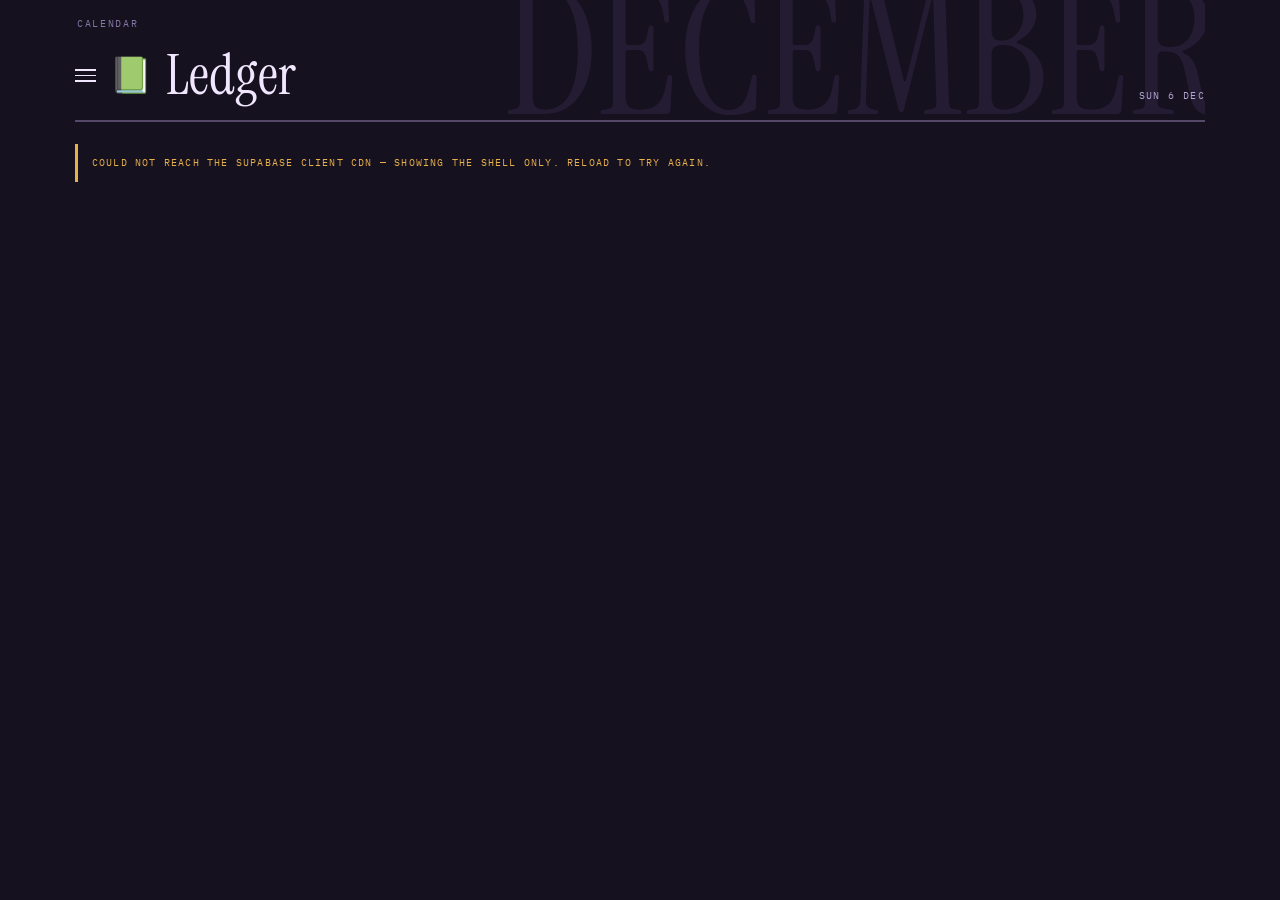
==== commit ccea6577: "Manual bills with funding reminders, plus four smaller things Bills are entered by hand and sync-bil" ====
--- a/index.html
+++ b/index.html
@@ -35,6 +35,7 @@
   <section class="tab" id="t-ru" hidden></section>
   <section class="tab" id="t-cards" hidden></section>
   <section class="tab" id="t-pb" hidden></section>
+  <section class="tab" id="t-bills" hidden></section>
   <section class="tab" id="t-stmt" hidden></section>
 
 </div>
@@ -48,7 +49,7 @@
     </div>
     <div class="dnav" id="nav" role="tablist"></div>
     <div class="dfoot">
-      Six sections &middot; desktop
+      Seven sections &middot; desktop
       <button class="tbtn" id="signOut" style="margin-top:12px" hidden>Sign out</button>
     </div>
   </div>
--- a/assets/css/app.css
+++ b/assets/css/app.css
@@ -621,3 +621,43 @@
   color:var(--warn);border-left:3px solid var(--warn);padding:10px 14px;margin-bottom:20px;line-height:1.8}
 .conn[hidden]{display:none}
 .conn a{color:var(--accent)}
+
+/* ---------- sync controls ---------- */
+/* A balance is an estimate with an age, so the timestamp sits beside the
+   control that changes it rather than hiding in a tooltip. */
+.syncrow{display:flex;align-items:center;gap:14px;flex-wrap:wrap;margin-top:12px;
+  padding-top:12px;border-top:1px solid var(--soft);
+  font-family:var(--mono);font-size:10px;letter-spacing:.1em;text-transform:uppercase;color:var(--faint)}
+.syncrow button{margin-left:auto}
+
+/* editable balance, with its age underneath */
+.balin{display:inline-flex;align-items:center;gap:2px;border-bottom:1px solid transparent}
+.balin span{color:var(--faint);font-size:12px}
+.balin input{background:transparent;border:0;color:var(--text);font-family:var(--mono);
+  font-size:13px;width:74px;outline:none;padding:1px 0;font-variant-numeric:tabular-nums;
+  -moz-appearance:textfield}
+.balin input::-webkit-outer-spin-button,.balin input::-webkit-inner-spin-button{-webkit-appearance:none;margin:0}
+.balin:hover,.balin:focus-within{border-bottom-color:var(--accent)}
+.cs.balage{color:var(--faint);margin-top:2px}
+.cs.balage.warn{color:var(--warn)}
+/* a synced balance is not yours to type over */
+.ballocked{font-family:var(--mono);font-size:13px;font-variant-numeric:tabular-nums}
+
+/* connecting cards to Lunch Money accounts */
+.linkrows{margin-top:16px;border-top:1px solid var(--soft)}
+.linkrow{display:flex;align-items:center;gap:18px;padding:12px 0;border-bottom:1px solid var(--soft);flex-wrap:wrap}
+.linkrow:last-child{border-bottom:0}
+.linkrow .lk{flex:0 0 210px;min-width:180px}
+.linkrow .selwrap{flex:1;min-width:260px}
+
+/* ---------- bills ---------- */
+.billrow{display:flex;align-items:center;gap:18px;padding:14px 0;border-bottom:1px solid var(--soft);flex-wrap:wrap}
+.billrow.ended{opacity:.45}
+.billrow .bn{flex:1;min-width:220px}
+.billrow .bn .n{font-family:var(--serif);font-size:21px;line-height:1.15}
+.billrow .bn .t{font-size:11px;color:var(--faint);margin-top:2px}
+.billrow .bn .t.rem{color:var(--warn);margin-top:4px}
+.billrow .bw{flex:0 0 auto;font-family:var(--mono);font-size:10px;letter-spacing:.08em;text-transform:uppercase;color:var(--faint)}
+.billrow .ba{font-size:17px;font-variant-numeric:tabular-nums;min-width:96px;text-align:right}
+.billrow .bx{display:flex;gap:7px}
+.row.remindrow .n{font-family:var(--sans);font-size:14px;line-height:1.5}
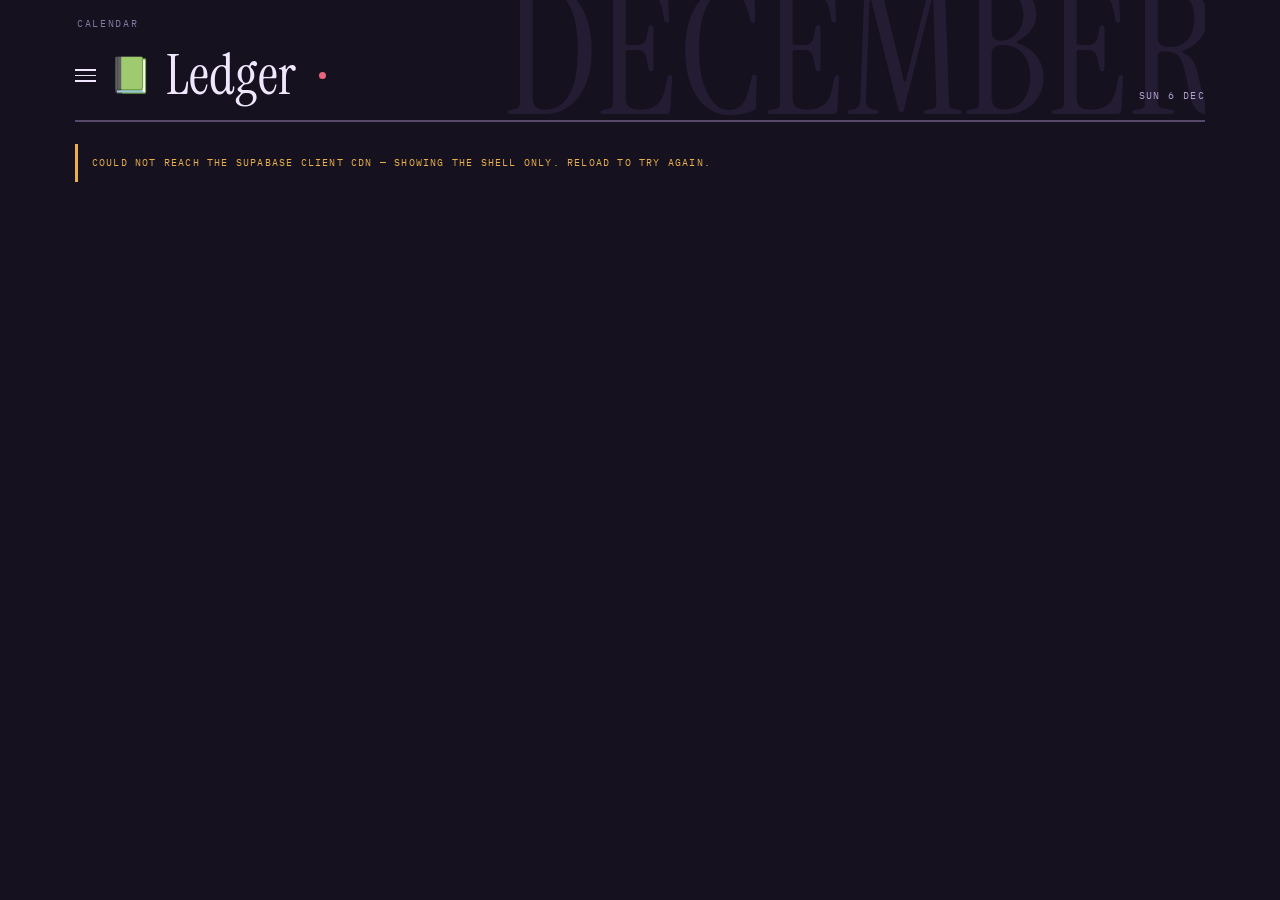
==== commit 9a0837f8: "Add a connection-health sync dot to the masthead on desktop and mobile Reuses dbStatus() from db.js " ====
--- a/index.html
+++ b/index.html
@@ -23,7 +23,8 @@
     <div class="where" id="mastWhere"></div>
     <button class="brand" id="brandBtn" aria-haspopup="true" aria-expanded="false">
       <span class="bars" aria-hidden="true"><i></i><i></i><i></i></span>
-      <span class="mark" aria-hidden="true">📗</span>Ledger</button>
+      <span class="mark" aria-hidden="true">📗</span>Ledger
+      <span class="syncdot" id="syncDot" title="Connected" aria-hidden="true"></span></button>
     <div class="meta" id="mastMeta"></div>
   </div>
 
--- a/assets/css/app.css
+++ b/assets/css/app.css
@@ -19,6 +19,8 @@
 .brand{position:absolute;left:-6px;bottom:12px;display:flex;align-items:center;gap:13px;background:transparent;border:0;color:var(--text);cursor:pointer;font-family:var(--serif);font-size:clamp(40px,4.4vw,64px);line-height:1;padding:4px 6px}
 .brand .mark{font-size:.62em;line-height:1;filter:saturate(.9);flex-shrink:0}
 .brand:hover{color:var(--accent)}
+.syncdot{display:inline-block;width:7px;height:7px;border-radius:50%;margin-left:10px;vertical-align:middle;background:var(--alert)}
+.syncdot.ok{background:var(--save)}
 .brand:focus-visible{outline:2px solid var(--accent);outline-offset:2px}
 .brand .bars{display:flex;flex-direction:column;gap:4px;width:21px;flex-shrink:0}
 .brand .bars i{display:block;height:1.5px;background:currentColor}
